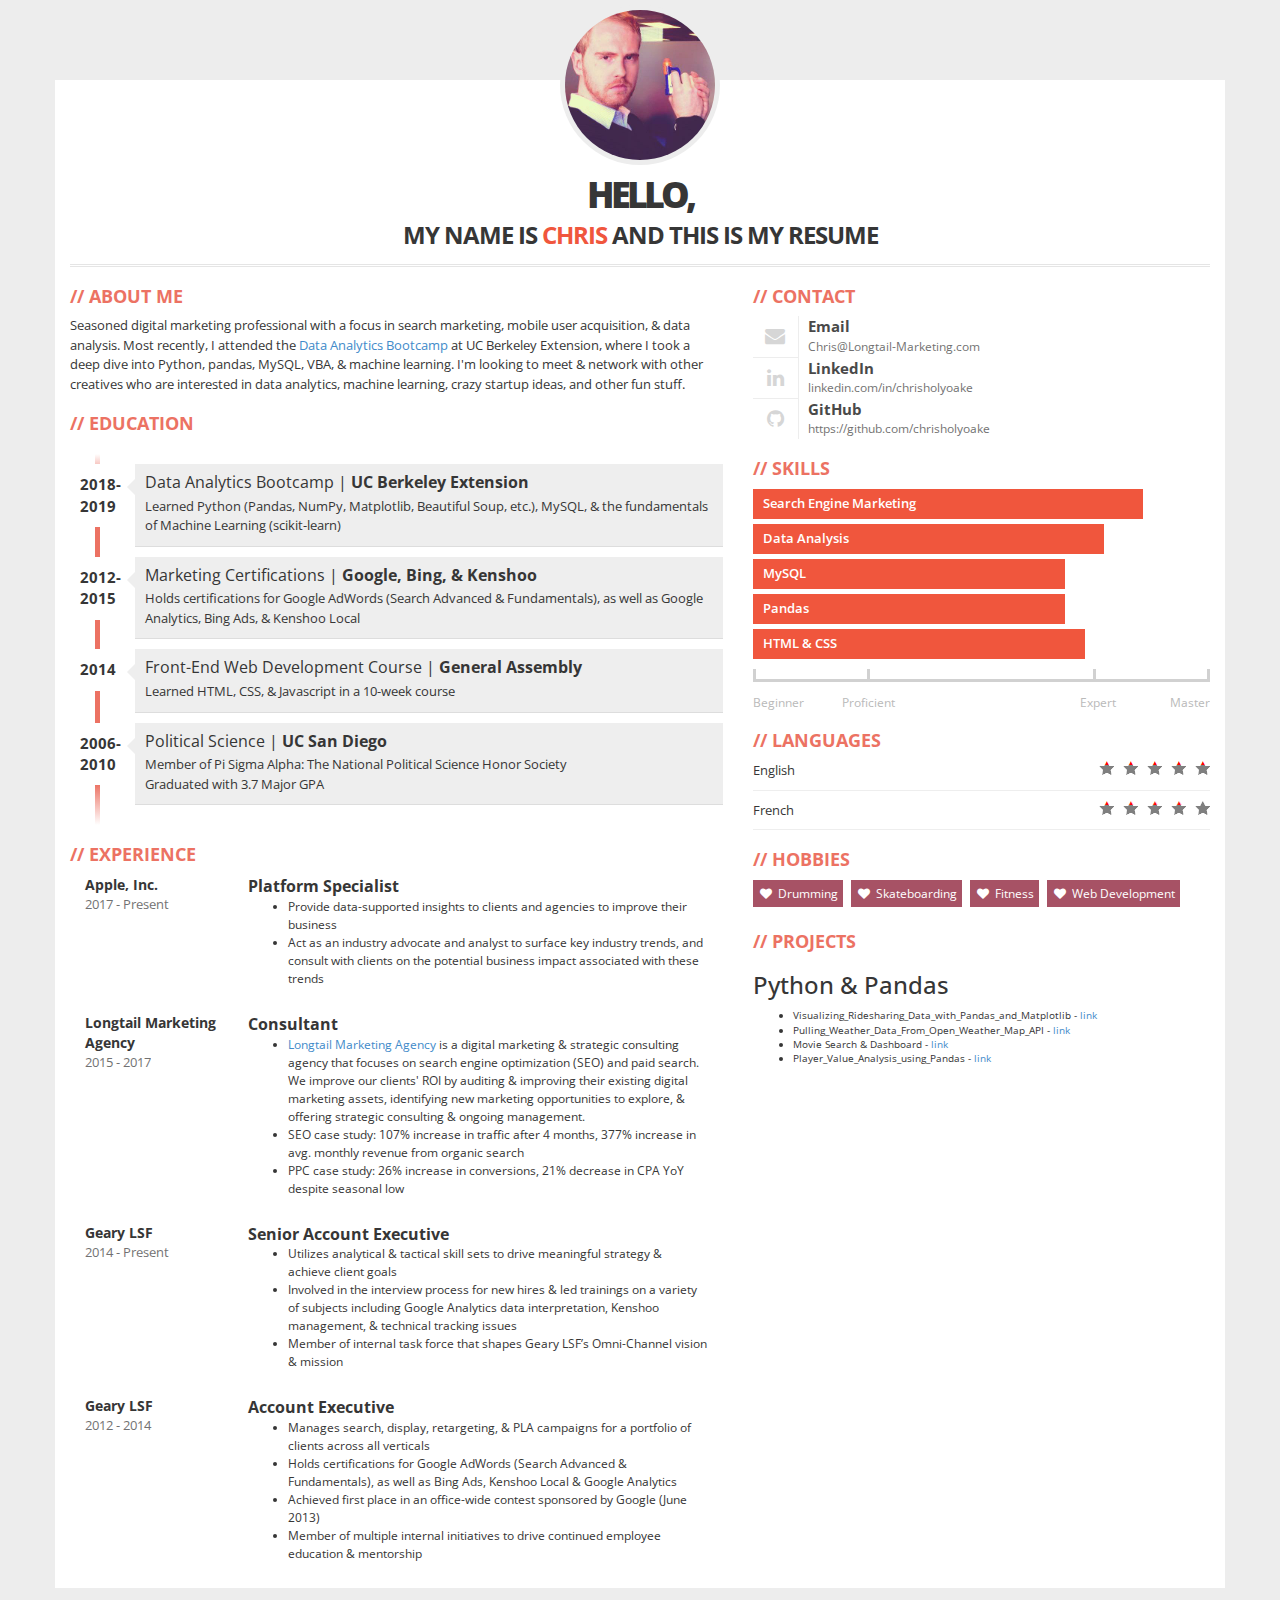
==== index.html @ e4123742 "Update index.html" ====
<!DOCTYPE html>
<html lang="en">
  <head>
    <meta charset="utf-8">
    <meta http-equiv="X-UA-Compatible" content="IE=edge,chrome=1"/>
    <meta name="viewport" content="width=device-width, initial-scale=1">
    <title>Chris Holyoake | About Me</title>
    <meta name="description" content="Chris Holyoake's personal website - check out my resume, interests, and what makes me tick.">
    <link href="about/css/bootstrap.min.css" rel="stylesheet">
    <link href="about/css/font-awesome.css" rel="stylesheet">
    <!-- <link rel="stylesheet" href="css/style.css"> -->
    <link href="about/css/main.css" rel="stylesheet">
    <!--[if lt IE 9]>
      <script src="js/html5shiv.js"></script>
      <script src="js/respond.min.js"></script>
    <![endif]-->
    <!-- UNIVERSAL GA TAG -->
      <script>
        (function(i,s,o,g,r,a,m){i['GoogleAnalyticsObject']=r;i[r]=i[r]||function(){
        (i[r].q=i[r].q||[]).push(arguments)},i[r].l=1*new Date();a=s.createElement(o),
        m=s.getElementsByTagName(o)[0];a.async=1;a.src=g;m.parentNode.insertBefore(a,m)
        })(window,document,'script','analytics.js','ga');
        ga('create', 'UA-54973620-1', 'auto');
        ga('require', 'displayfeatures');
        ga('send', 'pageview');
      </script>
    <!-- UNIVERSAL GA TAG -->
  </head>
  <body>
    <!-- NAVBAR -->
      <!-- new navbar -->
            <!-- <header class="header-10">
                <div class="container">
                    <div class="navbar col-sm-12" role="navigation">
                        <div class="navbar-header">
                            <button type="button" class="navbar-toggle"></button>
                            <a class="brand" href="#"></a>
                         </div>
                        <div class="collapse navbar-collapse pull-right" id="portfolio-custom">
                            <ul class="nav pull-left">
                                <li class="active"><a href="/">Home</a></li>
                                <li><a href="about.html">About</a></li>
                                <li><a href="portfolio.html">Portfolio</a></li>
                            </ul>
                            <form class="navbar-form pull-left">
                                <a class="btn btn-success" href="contact.html">Hire Me</a>
                            </form>
                        </div>
                    </div>
                </div>
              </header> -->
    <!-- NAVBAR -->
    <div class="container">
      <div class="row">
        <div class="col-xs-12">
          <div id="photo-header" class="text-center">
            <!-- PHOTO (AVATAR) -->
            <div id="photo">
              <img src="about/img/Chris-Holyoake.jpg" alt="avatar">
            </div>
            <div id="text-header">
              <h1>Hello,<br> my name is <span>Chris</span> and this is my resume</h1>
            </div>
          </div>
        </div>
      </div>
      <div class="row">
        <div class="col-xs-12 col-sm-7">
          <!-- ABOUT ME -->
          <div class="box">
            <h2>About Me</h2>
            <p>
              Seasoned digital marketing professional with a focus in search marketing, mobile user acquisition, & data analysis. Most recently, I attended the <a href="https://bootcamp.berkeley.edu/data/" target="_blank" rel="nofollow">Data Analytics Bootcamp</a> at UC Berkeley Extension, where I took a deep dive into Python, pandas, MySQL, VBA, & machine learning. I'm looking to meet & network with other creatives who are interested in data analytics, machine learning, crazy startup ideas, and other fun stuff.
            </p>
          </div>
          <!-- EDUCATION -->
          <div class="box">
            <h2>Education</h2>
            <ul id="education" class="clearfix">
              <li>
                <div class="year pull-left">2018-2019</div>
                <div class="description pull-right">
                  <h3><span class="where-education">Data Analytics Bootcamp | </span>UC Berkeley Extension</h3>
                  <p>Learned Python (Pandas, NumPy, Matplotlib, Beautiful Soup, etc.), MySQL, & the fundamentals of Machine Learning (scikit-learn)</p>
                </div>
              </li>
              <li>
                <div class="year pull-left">2012-2015</div>
                <div class="description pull-right">
                  <h3><span class="where-education">Marketing Certifications | </span>Google, Bing, & Kenshoo</h3>
                  <p>Holds certifications for Google AdWords (Search Advanced & Fundamentals), as well as Google Analytics, Bing Ads, & Kenshoo Local</p>
                </div>
              </li>
              <li>
                <div class="year pull-left">2014</div>
                <div class="description pull-right">
                  <h3><span class="where-education">Front-End Web Development Course | </span>General Assembly</h3>
                  <p>Learned HTML, CSS, & Javascript in a 10-week course</p>
                </div>
              </li>
              <li>
                <div class="year pull-left">2006-2010</div>
                <div class="description pull-right">
                  <h3><span class="where-education">Political Science | </span>UC San Diego</h3>
                  <p>Member of Pi Sigma Alpha: The National Political Science Honor Society<br>Graduated with 3.7 Major GPA</p>
                </div>
              </li>
            </ul>
          </div>
          <!-- EXPERIENCES -->
          <div class="box">
            <h2>Experience</h2>
            <div class="job clearfix">
              <div class="col-xs-3">
                <div class="where">Apple, Inc.</div>
                <div class="year">2017 - Present</div>
              </div>
              <div class="col-xs-9">
                <div class="profession">Platform Specialist</div>
                <div class="description">
                  <ul>
                    <li>
                      Provide data-supported insights to clients and agencies to improve their business
                    </li>
                    <li>
                      Act as an industry advocate and analyst to surface key industry trends, and consult with clients on the potential business impact associated with these trends
                    </li>
                  </ul>
                </div>
              </div>
            </div>
            <!-- END APPLE -->
            <div class="job clearfix">
              <div class="col-xs-3">
                <div class="where">Longtail Marketing Agency</div>
                <div class="year">2015 - 2017</div>
              </div>
              <div class="col-xs-9">
                <div class="profession">Consultant</div>
                <div class="description">
                  <ul>
                    <li>
                      <a href="http://longtail-marketing.com/" target="_blank">Longtail Marketing Agency</a> is a digital marketing & strategic consulting agency that focuses on search engine optimization (SEO) and paid search. We improve our clients' ROI by auditing & improving their existing digital marketing assets, identifying new marketing opportunities to explore, & offering strategic consulting & ongoing management. 
                    </li>
                    <li>
                      SEO case study: 107% increase in traffic after 4 months, 377% increase in avg. monthly revenue from organic search
                    </li>
                    <li>
                      PPC case study: 26% increase in conversions, 21% decrease in CPA YoY despite seasonal low
                    </li>
                  </ul>
                </div>
              </div>
            </div>
            <!-- END LTM -->
            <div class="job clearfix">
              <div class="col-xs-3">
                <div class="where">Geary LSF</div>
                <div class="year">2014 - Present</div>
              </div>
              <div class="col-xs-9">
                <div class="profession">Senior Account Executive</div>
                <div class="description">
                  <ul>
                    <li>
                      Utilizes analytical & tactical skill sets to drive meaningful strategy & achieve client goals
                    </li>
                    <li>
                      Involved in the interview process for new hires & led trainings on a variety of subjects including Google Analytics data interpretation, Kenshoo management, & technical tracking issues
                    </li>
                    <li>
                      Member of internal task force that shapes Geary LSF’s Omni-Channel vision & mission
                    </li>
                  </ul>
                </div>
              </div>
            </div>
            <div class="job clearfix">
              <div class="col-xs-3">
                <div class="where">Geary LSF</div>
                <div class="year">2012 - 2014</div>
              </div>
              <div class="col-xs-9">
                <div class="profession">Account Executive</div>
                <div class="description">
                  <ul>
                    <li>
                      Manages search, display, retargeting, & PLA campaigns for a portfolio of clients across all verticals
                    </li>
                    <li>
                      Holds certifications for Google AdWords (Search Advanced & Fundamentals), as well as Bing Ads, Kenshoo Local & Google Analytics
                    </li>
                    <li>
                      Achieved first place in an office-wide contest sponsored by Google (June 2013)
                    </li>
                    <li>
                    Member of multiple internal initiatives to drive continued employee education & mentorship
                    </li>
                  </ul>
                </div>
              </div>
            </div>
          </div>
        </div>
        <div class="col-xs-12 col-sm-5">
          <!-- CONTACT -->
          <div class="box clearfix">
            <h2>Contact</h2>
           <!--  <div class="contact-item">
              <div class="icon pull-left text-center"><span class="fa fa-phone fa-fw"></span></div>
              <div class="title only pull-right">500 345 242</div>
            </div> -->
            <div class="contact-item">
              <div class="icon pull-left text-center"><span class="fa fa-envelope fa-fw"></span></div>
              <div class="title pull-right">Email</div>
              <div class="description pull-right">Chris@Longtail-Marketing.com</div>
            </div>
            <div class="contact-item">
              <div class="icon pull-left text-center"><span class="fa fa-linkedin fa-fw"></span></div>
              <div class="title pull-right">LinkedIn</div>
              <div class="description pull-right">linkedin.com/in/chrisholyoake</div>
            </div>
            <div class="contact-item">
              <div class="icon pull-left text-center"><span class="fa fa-github fa-fw"></span></div>
              <div class="title pull-right">GitHub</div>
              <div class="description pull-right">https://github.com/chrisholyoake</div>
            </div>
          </div>
          <!-- SKILLS -->
          <div class="box">
            <h2>Skills</h2>
            <div class="skills">
              <div class="item-skills" data-percent="1.0">Search Engine Marketing</div>
              <div class="item-skills" data-percent="0.90">Data Analysis</div>
              <div class="item-skills" data-percent="0.80">MySQL</div>
              <div class="item-skills" data-percent="0.80">Pandas</div>
              <div class="item-skills" data-percent="0.85">HTML & CSS</div>
              <div class="skills-legend clearfix">
                <div class="legend-left legend">Beginner</div>
                <div class="legend-left legend"><span>Proficient</span></div>
                <div class="legend-right legend"><span>Expert</span></div>
                <div class="legend-right legend">Master</div>
              </div>
            </div>
          </div>
          <!-- LANGUAGES -->
          <div class="box">
            <h2>Languages</h2>
            <div id="language-skills">
              <div class="skill">English <div class="icons pull-right"><div style="width: 100%;" class="icons-red"></div></div></div>
              <div class="skill">French <div class="icons pull-right"><div style="width: 80%;" class="icons-red"></div></div></div>
            </div>
          </div>
          <!-- HOBBIES -->
          <div class="box">
            <h2>Hobbies</h2>
            <div class="hobby">Drumming</div>
            <div class="hobby">Skateboarding</div>
            <div class="hobby">Fitness</div>
            <div class="hobby">Web Development</div>
          </div>
          <div class="box"><!--Projects-->
            <h2>Projects</h2>
            <h3> Python & Pandas</h3>
            <div>
            <ul>
              <li class="project-custom">Visualizing_Ridesharing_Data_with_Pandas_and_Matplotlib - <a href="https://github.com/chrisholyoake/Visualizing_Ridesharing_Data_with_Pandas_and_Matplotlib">link</a></li>
              <li class="project-custom">Pulling_Weather_Data_From_Open_Weather_Map_API - <a href="https://github.com/chrisholyoake/Python_Pulling_Weather_Data_From_Open_Weather_Map_API">link</a></li>
              <li class="project-custom">Movie Search & Dashboard - <a href="https://github.com/chrisholyoake/Movie_Project">link</a></li>
              <li class="project-custom">Player_Value_Analysis_using_Pandas - <a href="https://github.com/chrisholyoake/Player_Value_Analysis_using_Pandas">link</a></li>
            </ul>
            </div> <!--   description end           -->
          </div>
        </div>
      </div>
    </div>
    <!-- JQUERY -->
    <script src="about/js/jquery.min.js"></script>
    <!-- BOOTSTRAP -->
    <script src="about/js/bootstrap.min.js"></script>
    <!-- SCRIPTS -->
    <script src="about/js/scripts.js"></script>
  </body>
</html>
---- about/css/main.css ----
/*******************************************
3ColorResume
Author: office@kamsolutions.pl
*******************************************/
/*******************************************
FONTS
*******************************************/
@import url(http://fonts.googleapis.com/css?family=Open+Sans:400,600,700,800);
/*******************************************
SETTINGS
*******************************************/
@charset "utf-8";
@-webkit-viewport   { width: device-width; }
@-moz-viewport      { width: device-width; }
@-ms-viewport       { width: device-width; }
@-o-viewport        { width: device-width; }
@viewport           { width: device-width; }
/*******************************************
BODY
*******************************************/
body{
  font-family: 'Open Sans', Arial, Tahoma;
  font-weight: 400;
  font-size: 1em;
  color: #363636;
  background: #ededed;
}
/*******************************************
CONTAINER
*******************************************/
.container{
  margin-top: 80px;
  margin-bottom: 15px;
  background: #fff;
}
/*******************************************
PHOTO (AVATAR)
*******************************************/
#photo-header{
  margin-top: -75px;
}
#photo{
  width: 160px;
  height: 160px;
  border-radius: 50%;
  overflow: hidden;
  padding: 5px;
  background: #ededed;
  display: inline-block;
}
#photo img{
  width: 150px;
  height: 150px;
  border-radius: 50%;
}
#text-header h1{
  margin: 0;
  padding: 0;
  font-size: 2.4em;
  font-weight: 700;
  text-transform: uppercase;
  letter-spacing: -1px;
}
#text-header h1::first-line{
  font-size: 1.5em;
  letter-spacing: -4px;
  font-weight: 800;
  line-height: 1.5em;
}
#text-header h1 span{
  color: #F0563D;
}
#text-header h1 sup{
  opacity: 0.5;
}
#text-header:after{
  width: 100%;
  height: 3px;
  background: url(img/line.png);
  margin-top: 15px;
  content: '';
  display: block;
}
/*******************************************
DEFAULT BOX
*******************************************/
.box{
  margin-bottom: 15px;
}
.box h2{
  color: #EC7263;
  font-size: 1.8em;
  font-weight: 700;
  text-transform: uppercase;
}
.box h2:before{
  content: '//';
  margin-right: 5px;
}
.box p{
  font-size: 1.3em;
  line-height: 1.5em;
}
/*******************************************
EDUCATION
*******************************************/
#education{
  margin-top: 20px;
  position: relative;
  padding: 1em 0;
  list-style: none;
}
#education:before {
  width: 5px;
  height: 100%;
  position: absolute;
  left: 25px;
  top: 0;
  content: ' ';
  display: block;
  background: #ec7263;
  background: -moz-linear-gradient(top,  #ffffff 0%, #ec7263 7%, #ec7263 89%, #ffffff 100%);
  background: -webkit-gradient(linear, left top, left bottom, color-stop(0%,#ffffff), color-stop(7%,#ec7263), color-stop(89%,#ec7263), color-stop(100%,#ffffff));
  background: -webkit-linear-gradient(top,  #ffffff 0%,#ec7263 7%,#ec7263 89%,#ffffff 100%);
  background: -o-linear-gradient(top,  #ffffff 0%,#ec7263 7%,#ec7263 89%,#ffffff 100%);
  background: -ms-linear-gradient(top,  #ffffff 0%,#ec7263 7%,#ec7263 89%,#ffffff 100%);
  background: linear-gradient(to bottom,  #ffffff 0%,#ec7263 7%,#ec7263 89%,#ffffff 100%);
  filter: progid:DXImageTransform.Microsoft.gradient( startColorstr='#ffffff', endColorstr='#ffffff',GradientType=0 );
}
#education li{
  width: 100%;
  z-index: 2;
  position: relative;
  float: left;
}
#education .year{
  width: 10%;
  background: #fff;
  padding: 10px;
  font-size: 1.5em;
  font-weight: 700;
  display: inline-block;
}
#education .description{
  width: 80%;
  display: inline-block;
  background: #eee;
  margin-bottom: 10px;
  position: relative;
  padding: 10px 10px 0 10px;
  border-bottom: 1px solid #ddd;
}
#education .description:after {
  content: '';
  position: absolute;
  top: 15px;
  right: 0;
  left: -16px;
  height: 0;
  width: 0;
  border: solid transparent;
  border-right-color: #eee;
  border-width: 8px;
  pointer-events: none;
}
#education .description h3{
  font-size: 1.6em;
  margin: 0;
  padding: 0;
  font-weight: 700;
}
#education .description p{
  font-size: 1.3em;
  margin-top: 5px;
  padding: 0;
}
/*******************************************
EXPERIENCES
*******************************************/
.job{
  margin-bottom: 15px;
}
.job .where{
  font-size: 1.4em;
  font-weight: bold;
}
.job .year{
  font-size: 1.3em;
  opacity: 0.7;
}
.job .profession{
  font-size: 1.6em;
  font-weight: bold;
}
.job .description{
  font-size: 1.2em;
  line-height: 1.5em;
}
/*******************************************
CONTACT
*******************************************/
.contact-item{
  width: 100%;
  float: left;
}
.contact-item .icon{
  padding: 10px;
  border-right: 1px solid #aaa;
  border-bottom: 1px solid #aaa;
  opacity: 0.2;
}
.contact-item:last-child .icon{
  border-bottom: none;
}
.contact-item .fa{
  font-size: 2em;
}
.contact-item .title{
  width: 80%;
  width: calc(100% - 55px);
  font-size: 1.5em;
  font-weight: 700;
  opacity: 0.9;
}
.contact-item .title.only{
  margin-top: 10px;
}
.contact-item .description{
  width: 80%;
  width: calc(100% - 55px);
  font-size: 1.2em;
  opacity: 0.7;
}
/*******************************************
SKILLS
*******************************************/
.item-skills{
  height: 30px;
  background: #F0563D;
  color: #fff;
  padding: 5px 10px;
  margin-bottom: 5px;
  white-space: nowrap;
  overflow: hidden;
  text-overflow: ellipsis;
  font-size: 1.3em;
  font-weight: 600;
}
.skills-legend{
  margin-top: 20px;
  opacity: 0.8;
}
.skills-legend:before{
  width: 100%;
  height: 3px;
  position: relative;
  content: ' ';
  display: block;
  margin-bottom: -13px;
  background: #c6c6c6;
}
.skills-legend div{
  width: 25%;
  display: inline-block;
  font-size: 1.2em;
  color: #a9a9a9;
  float: left;
}
.legend:before{
  width: 3px;
  height: 10px;
  position: relative;
  content: ' ';
  display: block;
  margin: auto;
  margin-bottom: 15px;
  background: #c6c6c6;
}
.legend-left.legend:before{
  margin-left: 0;
}
.legend-right.legend:before{
  margin-right: 0;
}
.legend-left:nth-child(2) span{
  margin-left: -25px;
}
.legend-right:nth-child(3) span{
  margin-right: -20px;
}
.legend-right{
  text-align: right;
}
/*******************************************
LANGUAGES
*******************************************/
#language-skills .skill{
  font-size: 1.3em;
  margin: 10px 0;
  padding-bottom: 10px;
  border-bottom: 1px solid #eee;
}
#language-skills .skill .icons{
  width: 111px;
  height: 14px;
  background: url(img/star-grey.png) no-repeat;
}
#language-skills .skill .icons-red{
  background: url(img/star-red.png) no-repeat;
}
/*******************************************
HOBBIES
*******************************************/
.hobby{
  color: #fff;
  display: inline-block;
  margin-right: 5px;
  margin-bottom: 5px;
  padding: 5px 5px 5px 25px;
  background: #A75265;
  position: relative;
  font-size: 1.2em;
}
.hobby:before{
  content: "\f004";
  font-family: FontAwesome;
  font-style: normal;
  font-weight: normal;
  position: absolute;
  top: 6px;
  left: 7px;
}
/*******************************************
MEDIA
*******************************************/
@media (min-width: 500px) {
  #education .description{
    width: 85%;
  }
}
@media (min-width: 768px) {
  #education .description{
    width: 85%;
  }
}
@media (min-width: 992px) {
  #education .description{
    width: 87%;
  }
}
@media (min-width: 1200px) {
  #education .description{
    width: 90%;
  }
}

/*=================================================
Navbar styles
===================================================*/

nav-visible .page-wrapper,
.loaded.nav-visible .navbar.navbar-fixed-top,
.loaded.nav-visible .header-antiflicker,
.loaded.nav-visible body > header .header-background {
  -webkit-transform: translate3d(-230px, 0, 0);
  -moz-transform: translate3d(-230px, 0, 0);
  -o-transform: translate3d(-230px, 0, 0);
  transform: translate3d(-230px, 0, 0);
}
.loaded.no-csstransitions .page-wrapper,
.loaded.no-csstransitions .header-antiflicker {
  left: 0;
}
.loaded.no-csstransitions.nav-visible .page-wrapper,
.loaded.no-csstransitions.nav-visible .navbar.navbar-fixed-top,
.loaded.no-csstransitions.nav-visible .header-antiflicker {
  left: -230px !important;
  right: auto;
}
.carousel-indicators {
  width: 100%;
}
[class^="fui-"] {
  display: inline-block;
  vertical-align: middle;
}
body > section,
header,
footer {
  position: relative;
  -webkit-box-sizing: border-box;
  -moz-box-sizing: border-box;
  box-sizing: border-box;
}
@media (max-width: 767px) {
  body > section,
  header,
  footer {
    padding-right: 5px;
    padding-left: 5px;
  }
}

.navbar {
  left: 0;
  right: 0;
}
.navbar .brand {
  padding: 23px 28px 24px 0;
  float: left;
}
.navbar .subnav {
  display: none;
}
.navbar a {
  -webkit-transition: color 0.25s, background 0.25s;
  -moz-transition: color 0.25s, background 0.25s;
  -o-transition: color 0.25s, background 0.25s;
  transition: color 0.25s, background 0.25s;
}
.navbar .navbar-collapse {
  padding-left: 0;
  padding-right: 0;
}
.navbar .nav > li {
  float: left;
}
.navbar .nav > li > a:hover,
.navbar .nav > li > a:focus {
  background: none;
}
.navbar .navbar-toggle {
  margin: 26px 0 10px;
  color: white;
  background: none;
  padding: 0;
  width: 30px;
  height: 30px;
  background: url("img/menu-icon_2x.png") 50% no-repeat;
  -webkit-background-size: 17px 12px;
  -moz-background-size: 17px 12px;
  -o-background-size: 17px 12px;
  background-size: 17px 12px;
  -webkit-border-radius: 0;
  -moz-border-radius: 0;
  border-radius: 0;
}
.navbar .navbar-toggle:before {
  display: none;
}
.navbar .navbar-form .btn {
  height: auto;
  line-height: 22px;
  padding-top: 10px;
  padding-bottom: 10px;
}
.navbar .nav > li > a > [class*="fui-"] {
  font-size: 24px;
  margin: -10px 0 0;
  position: relative;
  top: 4px;
}
.navbar.navbar-fixed-top {
  -webkit-transform: translate3d(0, 0, 0);
  -moz-transform: translate3d(0, 0, 0);
  -o-transform: translate3d(0, 0, 0);
  transform: translate3d(0, 0, 0);
  max-width: 1170px;
  margin: 0 auto;
}
.loaded .navbar.navbar-fixed-top {
  -webkit-transition: all 0.33s cubic-bezier(0.694, 0.0482, 0.335, 1);
  -moz-transition: all 0.33s cubic-bezier(0.694, 0.0482, 0.335, 1);
  -o-transition: all 0.33s cubic-bezier(0.694, 0.0482, 0.335, 1);
  transition: all 0.33s cubic-bezier(0.694, 0.0482, 0.335, 1);
}
@media (min-width: 768px) and (max-width: 991px) {
  .navbar-collapse.collapse {
    display: none !important;
  }
  .navbar-toggle {
    display: block;
  }
  .navbar-header {
    float: none;
  }
}
.header-19 .navbar-collapse.collapse,
.header-16 .navbar-collapse.collapse {
  display: none !important;
}
@media (max-width: 991px) {
  body .navbar-collapse {
    width: 230px;
    position: fixed;
    top: 0;
    right: 0;
    bottom: 0;
    height: 100% !important;
    z-index: 1;
  }
}
@media (min-width: 992px) {
  body > .collapse.navbar-collapse {
    display: none !important;
  }
}
body .navbar-collapse#header-19,
body .navbar-collapse#header-16 {
  width: 230px;
  position: fixed;
  top: 0;
  right: 0;
  bottom: 0;
  height: 100% !important;
  z-index: 1;
}
body > .navbar-collapse {
  padding: 25px 0;
  overflow: auto;
  background: #222527;
  min-height: 100%;
}
body > .navbar-collapse::-webkit-scrollbar {
  display: none;
}
body > .navbar-collapse .pull-right,
body > .navbar-collapse .pull-left {
  float: none !important;
}
body > .navbar-collapse .nav {
  margin: 0 0 10px;
}
body > .navbar-collapse .nav > li {
  margin: 0;
}
body > .navbar-collapse .nav > li > a {
  display: block;
  padding: 12px 35px;
  border-bottom: 2px solid #24292d;
  font-size: 13px;
  font-weight: normal;
  letter-spacing: 1px;
  color: #5b5e61;
  text-transform: uppercase;
}
body > .navbar-collapse .nav > li > a:hover,
body > .navbar-collapse .nav > li > a:focus,
body > .navbar-collapse .nav > li > a.active {
  color: #ffffff;
}
body > .navbar-collapse .nav > li > a:hover,
body > .navbar-collapse .nav > li > a:focus {
  background: none;
}
body > .navbar-collapse .nav > li.active > a {
  color: #ffffff;
}
body > .navbar-collapse .nav > li.active > a:hover,
body > .navbar-collapse .nav > li.active > a:focus,
body > .navbar-collapse .nav > li.active > a.active {
  color: #ffffff;
}
body > .navbar-collapse .subnav {
  display: block;
  list-style: none;
  margin: 0;
  padding: 0;
}
body > .navbar-collapse .subnav li > a {
  display: block;
  margin: 0;
  padding: 7px 35px;
  font-size: 13px;
  font-weight: normal;
  color: #5b5e61;
  text-transform: capitalize;
}
body > .navbar-collapse .subnav li > a:hover,
body > .navbar-collapse .subnav li > a:focus,
body > .navbar-collapse .subnav li > a.active {
  color: #ffffff;
}
body > .navbar-collapse .navbar-form,
body > .navbar-collapse .navbar-search {
  padding: 10px 35px;
  margin: 0;
  border-bottom: 0 none;
  border-top: 0 none;
  box-shadow: none;
}
body > .navbar-collapse .navbar-form:focus,
body > .navbar-collapse .navbar-search:focus {
  outline: 0 none;
}
body > .navbar-collapse .navbar-form .btn,
body > .navbar-collapse .navbar-search .btn,
body > .navbar-collapse .navbar-form .btn-primary,
body > .navbar-collapse .navbar-search .btn-primary {
  height: 30px;
  line-height: 20px;
  font-size: 15px;
  color: #5b5e61;
  background: none;
  padding: 0;
}
body > .navbar-collapse .navbar-form .btn:hover,
body > .navbar-collapse .navbar-search .btn:hover,
body > .navbar-collapse .navbar-form .btn-primary:hover,
body > .navbar-collapse .navbar-search .btn-primary:hover {
  color: #fff;
}

.header-10 {
  z-index: 100;
  width: 100%;
  padding-top: 0;
  padding-bottom: 0;
  height: 80px;
  color: white;
  background-color:black;
  margin-top:-80px;
}
.header-10 .header-background {
  background: #1b1f23;
}
.header-10 .navbar {
  position: absolute;
  z-index: 2;
  top: 0;
  margin: 0;
}
.header-10 .navbar.navbar-fixed-top {
  top: 0 !important;
}
.header-10 .navbar .brand {
  padding-top: 25px;
  font-size: 25px;
  font-weight: normal;
  color: #ffffff;
  font-family: "Helvetica Neue", Helvetica, Arial, sans-serif;
  font-weight: 800;
}
.header-10 .navbar .brand img:first-child {
  float: left;
  margin: -10px 15px 0 0;
}
.header-10 .navbar .nav > li {
  margin-left: 40px;
}
.header-10 .navbar .nav > li:first-child {
  margin-left: 0;
}
.header-10 .navbar .nav > li > a {
  padding: 29px 0 27px;
  font-size: 17px;
  font-weight: normal;
  color: #7f8c8d;
  font-weight: 500;
  letter-spacing: 1px;
  color: #ffffff;
}
.header-10 .navbar .nav > li > a:hover,
.header-10 .navbar .nav > li > a:focus,
.header-10 .navbar .nav > li > a.active {
  color: #bdc3c7;
}
.header-10 .navbar .nav > li.active > a {
  color: #bdc3c7;
}
.header-10 .navbar .nav > li.active > a:hover,
.header-10 .navbar .nav > li.active > a:focus,
.header-10 .navbar .nav > li.active > a.active {
  color: #bdc3c7;
}
.header-10 .navbar .navbar-form {
  padding: 8px 0 19px 19px;
}
.header-10 .navbar .btn {
  padding-left: 26px;
  padding-right: 26px;
}
.header-10 .navbar .btn.btn-success {
  font-size: 15px;
  font-weight: normal;
  color: #ffffff;
  font-weight: 500;
}
.header-10 .navbar .navbar-toggle {
  margin-top: 30px;
}
.header-10-sub {
  position: relative;
  z-index: 50;
  height: 800px;
  background-color: #1b1f23;
  color: white;
  text-align: center;
}
.header-10-sub.v-center,
.header-10-sub .v-center {
  display: table;
  width: 100%;
}
.header-10-sub.v-center > div,
.header-10-sub .v-center > div {
  display: table-cell;
  vertical-align: middle;
  margin-top: 0;
  margin-bottom: 0;
  float: none;
}
@media (min-width: 768px) {
  .header-10-sub.v-center.row:before,
  .header-10-sub .v-center.row:before,
  .header-10-sub.v-center.row:after,
  .header-10-sub .v-center.row:after {
    display: none;
  }
}
@media (max-width: 767px) {
  .header-10-sub.v-center,
  .header-10-sub .v-center {
    -webkit-box-sizing: border-box;
    -moz-box-sizing: border-box;
    box-sizing: border-box;
    padding-left: 5px;
    padding-right: 5px;
  }
  .header-10-sub.v-center.row,
  .header-10-sub .v-center.row {
    display: block;
    width: auto;
  }
  .header-10-sub.v-center.row:before,
  .header-10-sub .v-center.row:before,
  .header-10-sub.v-center.row:after,
  .header-10-sub .v-center.row:after {
    display: none;
  }
  .header-10-sub.v-center.row > *,
  .header-10-sub .v-center.row > * {
    display: block;
    vertical-align: baseline;
  }
}
.header-10-sub .background {
  background-image: url('img/img-3.jpg');
  opacity: 20;
  filter: alpha(opacity=2000);
  opacity: 0.2;
  filter: alpha(opacity=20);
}
.header-10-sub .hero-unit {
  padding: 0;
  margin: 0;
  background-color: transparent;
}
.header-10-sub .hero-unit h1 {
  margin: 0 0 30px;
  font-size: 45px;
  font-weight: normal;
  color: #ffffff;
  font-family: "Helvetica Neue", Helvetica, Arial, sans-serif;
  font-weight: 300;
}
.header-10-sub .hero-unit p {
  font-size: 25px;
  font-weight: normal;
  color: #bdc3c7;
  font-family: "Helvetica Neue", Helvetica, Arial, sans-serif;
  font-weight: 300;
  line-height: 37.5px;
}
@media (max-width: 480px) {
  .header-10-sub .hero-unit h1 {
    font-size: 36px;
    font-weight: normal;
    color: #ffffff;
    font-family: "Helvetica Neue", Helvetica, Arial, sans-serif;
    font-weight: 300;
  }
  .header-10-sub .hero-unit p {
    font-size: 22px;
    font-weight: normal;
    color: #bdc3c7;
    line-height: 35px;
    font-weight: 300;
  }
}
.header-10-sub .hero-unit.hero-unit-bordered h1 {
  font-size: 46px;
  font-weight: normal;
  color: #ffffff;
  font-weight: 500;
  font-family: "Helvetica Neue", Helvetica, Arial, sans-serif;
  border: 8px solid white;
  display: inline-block;
  margin: 0;
  padding: 30px 40px;
}
@media (max-width: 480px) {
  .header-10-sub .hero-unit.hero-unit-bordered h1 {
    font-size: 22px;
    font-weight: normal;
    color: #ffffff;
    font-weight: 500;
  }
}
@media (max-width: 480px) {
  .header-10-sub.v-center > div {
    padding-top: 35px;
    padding-bottom: 70px;
  }
}
.header-10-sub .control-btn {
  width: 53px;
  height: 53px;
  line-height: 53px;
  margin: 0;
  padding: 0;
  border-radius: 50%;
  text-align: center;
  font-size: 19px;
  font-weight: normal;
  color: #7f8c8d;
  color: #ffffff;
  background: #121518;
  opacity: 80;
  filter: alpha(opacity=8000);
  opacity: 0.8;
  filter: alpha(opacity=80);
  position: absolute;
  left: 50%;
  bottom: 90px;
  margin-left: -26.5px;
}
.header-10-sub .control-btn:hover,
.header-10-sub .control-btn:focus,
.header-10-sub .control-btn.active {
  color: #ffffff;
}
.header-10-sub .control-btn:hover,
.header-10-sub .control-btn:focus,
.header-10-sub .control-btn:active,
.header-10-sub .control-btn.active {
  opacity: 100;
  filter: alpha(opacity=10000);
  opacity: 1;
  filter: alpha(opacity=100);
}
@media (max-width: 480px) {
  .header-10-sub .control-btn {
    bottom: 30px;
  }
}

/*=================================================================*/
/*Portfolio Navbar*/
#portfolio-custom{
  margin-right:230px;
}

/*=================================================================*/
/*EDUCATION STYLES*/

.where-education{
  font-weight:normal;
}
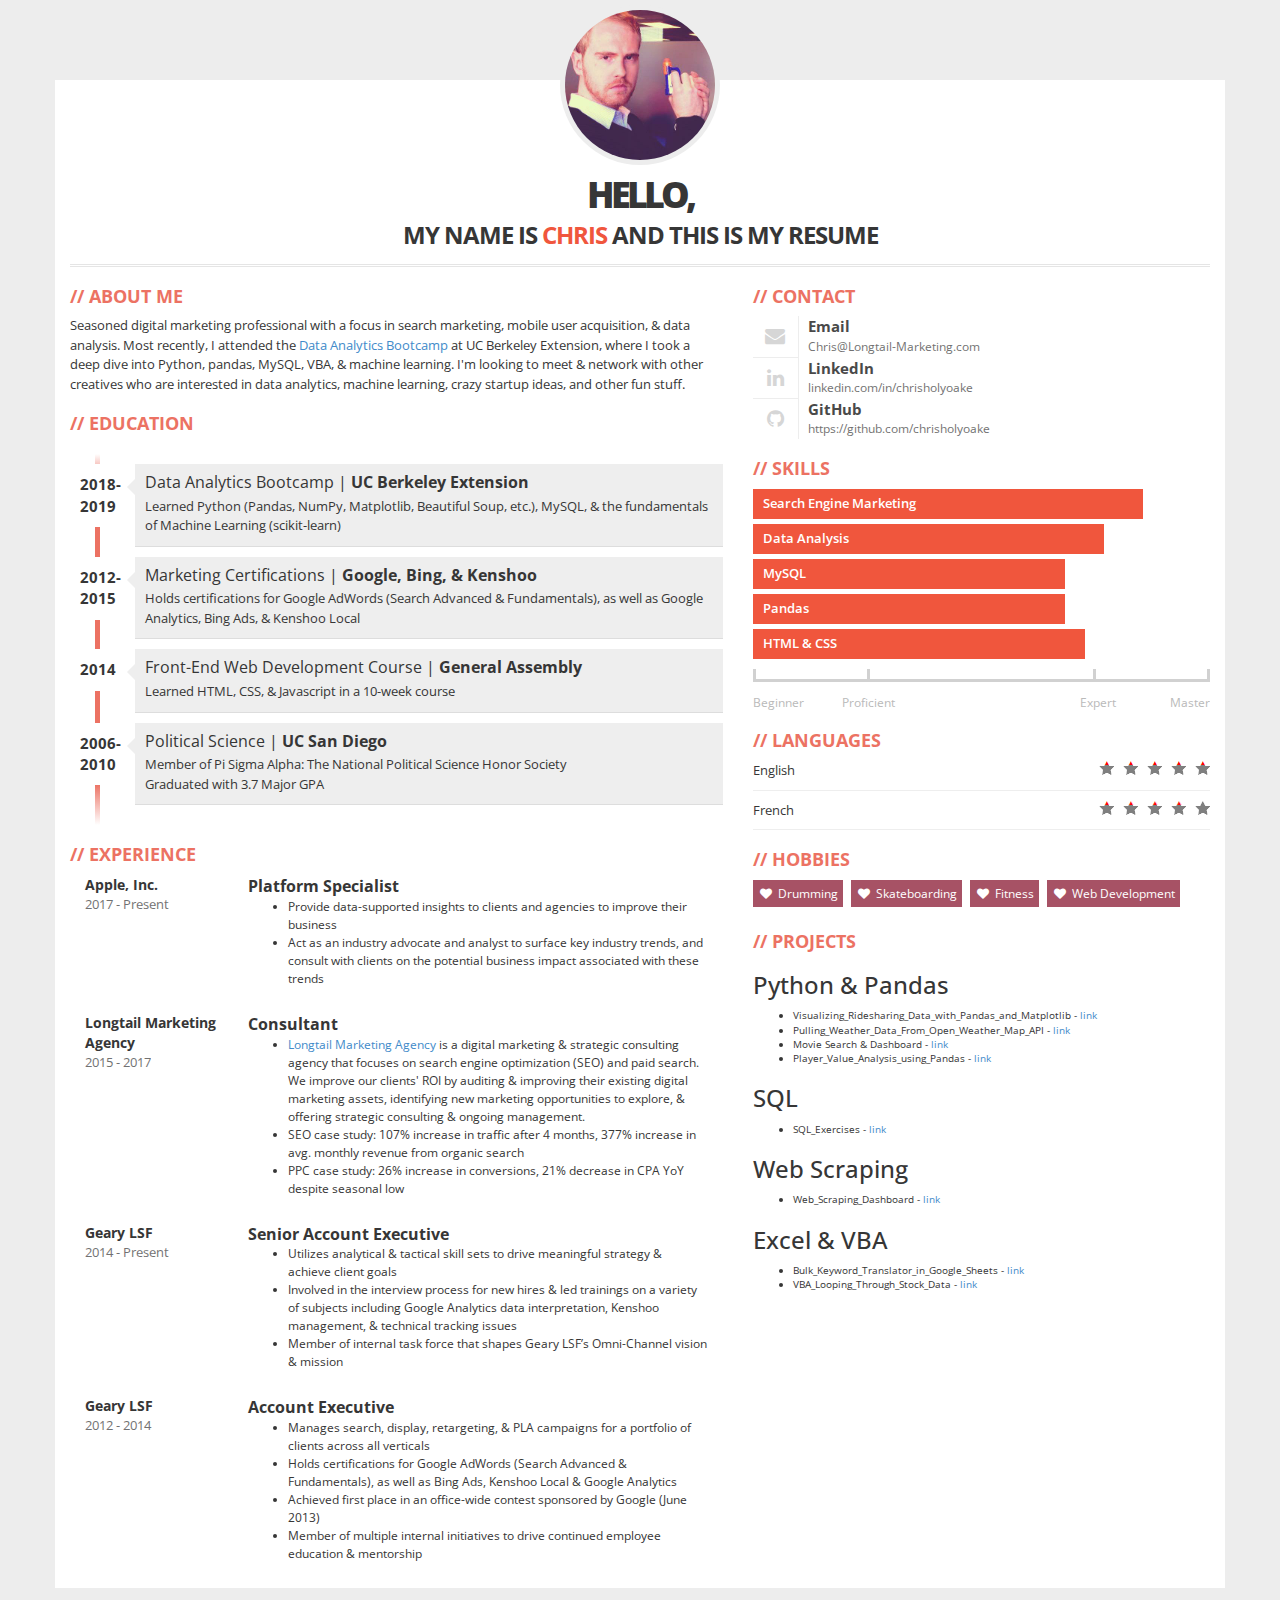
==== commit 23185e35: "Update index.html" ====
--- a/index.html
+++ b/index.html
@@ -262,14 +262,34 @@
           <div class="box"><!--Projects-->
             <h2>Projects</h2>
             <h3> Python & Pandas</h3>
-            <div>
-            <ul>
-              <li class="project-custom">Visualizing_Ridesharing_Data_with_Pandas_and_Matplotlib - <a href="https://github.com/chrisholyoake/Visualizing_Ridesharing_Data_with_Pandas_and_Matplotlib">link</a></li>
-              <li class="project-custom">Pulling_Weather_Data_From_Open_Weather_Map_API - <a href="https://github.com/chrisholyoake/Python_Pulling_Weather_Data_From_Open_Weather_Map_API">link</a></li>
-              <li class="project-custom">Movie Search & Dashboard - <a href="https://github.com/chrisholyoake/Movie_Project">link</a></li>
-              <li class="project-custom">Player_Value_Analysis_using_Pandas - <a href="https://github.com/chrisholyoake/Player_Value_Analysis_using_Pandas">link</a></li>
-            </ul>
-            </div> <!--   description end           -->
+            <div><!-- python & pandas start -->
+              <ul>
+                <li class="project-custom">Visualizing_Ridesharing_Data_with_Pandas_and_Matplotlib - <a href="https://github.com/chrisholyoake/Visualizing_Ridesharing_Data_with_Pandas_and_Matplotlib">link</a></li>
+                <li class="project-custom">Pulling_Weather_Data_From_Open_Weather_Map_API - <a href="https://github.com/chrisholyoake/Python_Pulling_Weather_Data_From_Open_Weather_Map_API">link</a></li>
+                <li class="project-custom">Movie Search & Dashboard - <a href="https://github.com/chrisholyoake/Movie_Project">link</a></li>
+                <li class="project-custom">Player_Value_Analysis_using_Pandas - <a href="https://github.com/chrisholyoake/Player_Value_Analysis_using_Pandas">link</a></li>
+              </ul>
+            </div> <!-- python & pandas end -->
+            <h3>SQL</h3>
+            <div><!-- SQL -->
+              <ul>
+                <li class="project-custom">SQL_Exercises - <a href="https://github.com/chrisholyoake/SQL_Stuff">link</a></li>
+              </ul>
+            </div> <!-- sql end -->
+            <h3>Web Scraping</h3>
+            <div><!-- web scraping -->
+              <ul>
+                <li class="project-custom">Web_Scraping_Dashboard - <a href="https://github.com/chrisholyoake/Web_Scraping_Dashboard">link</a></li>
+              </ul>
+            </div> <!-- web scraping end -->
+            <h3>Excel & VBA</h3>
+            <div><!-- excel & VBA -->
+              <ul>
+                <li class="project-custom">Bulk_Keyword_Translator_in_Google_Sheets - <a href="https://github.com/chrisholyoake/Bulk_Keyword_Translator_in_Google_Sheets">link</a></li>
+                <li class="project-custom">VBA_Looping_Through_Stock_Data - <a href="https://github.com/chrisholyoake/VBA_Looping_Through_Stock_Data">link</a></li>
+              </ul>
+            </div> <!-- Excel & VBA end -->
+            
           </div>
         </div>
       </div>
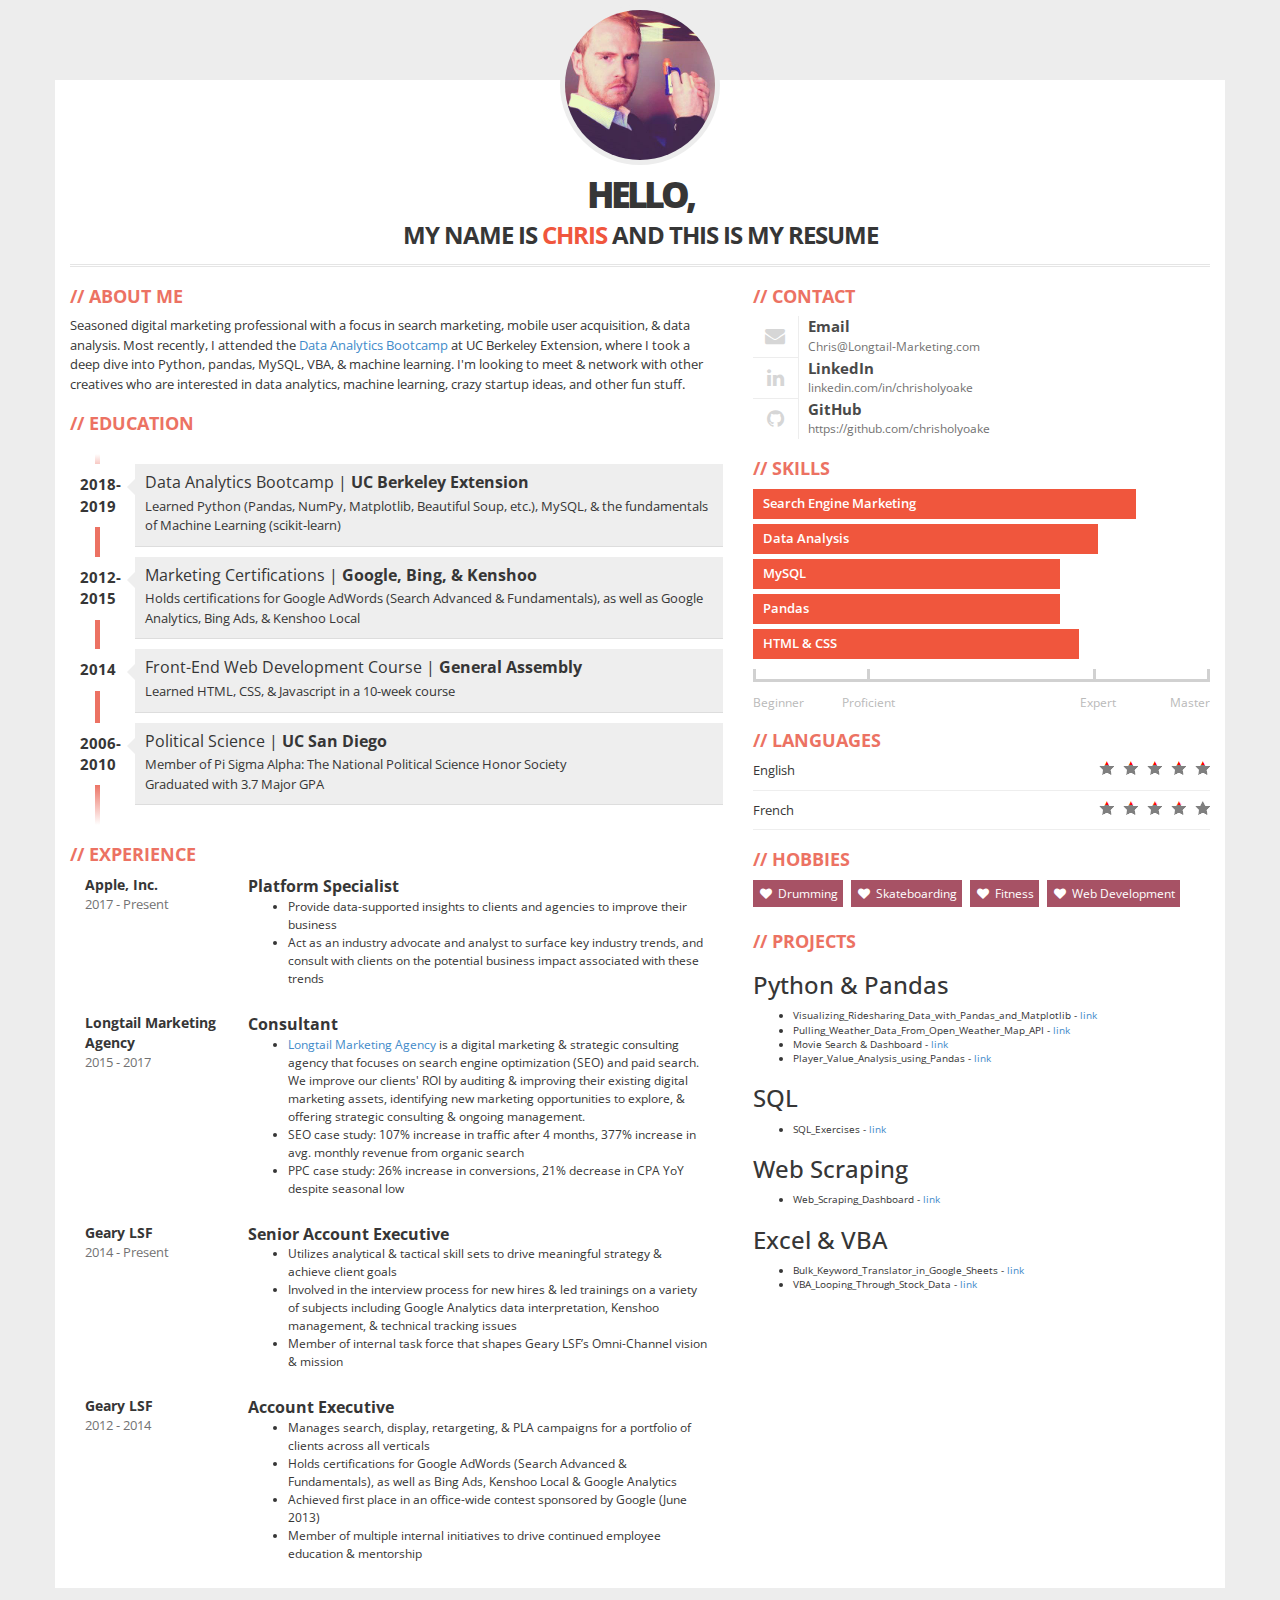
==== commit 1fc3ed0f: "Update index.html" ====
--- a/index.html
+++ b/index.html
@@ -264,29 +264,29 @@
             <h3> Python & Pandas</h3>
             <div><!-- python & pandas start -->
               <ul>
-                <li class="project-custom">Visualizing_Ridesharing_Data_with_Pandas_and_Matplotlib - <a href="https://github.com/chrisholyoake/Visualizing_Ridesharing_Data_with_Pandas_and_Matplotlib">link</a></li>
-                <li class="project-custom">Pulling_Weather_Data_From_Open_Weather_Map_API - <a href="https://github.com/chrisholyoake/Python_Pulling_Weather_Data_From_Open_Weather_Map_API">link</a></li>
-                <li class="project-custom">Movie Search & Dashboard - <a href="https://github.com/chrisholyoake/Movie_Project">link</a></li>
-                <li class="project-custom">Player_Value_Analysis_using_Pandas - <a href="https://github.com/chrisholyoake/Player_Value_Analysis_using_Pandas">link</a></li>
+                <li class="project-custom">Visualizing_Ridesharing_Data_with_Pandas_and_Matplotlib - <a href="https://github.com/chrisholyoake/Visualizing_Ridesharing_Data_with_Pandas_and_Matplotlib" target="_blank">link</a></li>
+                <li class="project-custom">Pulling_Weather_Data_From_Open_Weather_Map_API - <a href="https://github.com/chrisholyoake/Python_Pulling_Weather_Data_From_Open_Weather_Map_API" target="_blank">link</a></li>
+                <li class="project-custom">Movie Search & Dashboard - <a href="https://github.com/chrisholyoake/Movie_Project" target="_blank">link</a></li>
+                <li class="project-custom">Player_Value_Analysis_using_Pandas - <a href="https://github.com/chrisholyoake/Player_Value_Analysis_using_Pandas" target="_blank">link</a></li>
               </ul>
             </div> <!-- python & pandas end -->
             <h3>SQL</h3>
             <div><!-- SQL -->
               <ul>
-                <li class="project-custom">SQL_Exercises - <a href="https://github.com/chrisholyoake/SQL_Stuff">link</a></li>
+                <li class="project-custom">SQL_Exercises - <a href="https://github.com/chrisholyoake/SQL_Stuff" target="_blank">link</a></li>
               </ul>
             </div> <!-- sql end -->
             <h3>Web Scraping</h3>
             <div><!-- web scraping -->
               <ul>
-                <li class="project-custom">Web_Scraping_Dashboard - <a href="https://github.com/chrisholyoake/Web_Scraping_Dashboard">link</a></li>
+                <li class="project-custom">Web_Scraping_Dashboard - <a href="https://github.com/chrisholyoake/Web_Scraping_Dashboard" target="_blank">link</a></li>
               </ul>
             </div> <!-- web scraping end -->
             <h3>Excel & VBA</h3>
             <div><!-- excel & VBA -->
               <ul>
-                <li class="project-custom">Bulk_Keyword_Translator_in_Google_Sheets - <a href="https://github.com/chrisholyoake/Bulk_Keyword_Translator_in_Google_Sheets">link</a></li>
-                <li class="project-custom">VBA_Looping_Through_Stock_Data - <a href="https://github.com/chrisholyoake/VBA_Looping_Through_Stock_Data">link</a></li>
+                <li class="project-custom">Bulk_Keyword_Translator_in_Google_Sheets - <a href="https://github.com/chrisholyoake/Bulk_Keyword_Translator_in_Google_Sheets" target="_blank">link</a></li>
+                <li class="project-custom">VBA_Looping_Through_Stock_Data - <a href="https://github.com/chrisholyoake/VBA_Looping_Through_Stock_Data" target="_blank">link</a></li>
               </ul>
             </div> <!-- Excel & VBA end -->
             
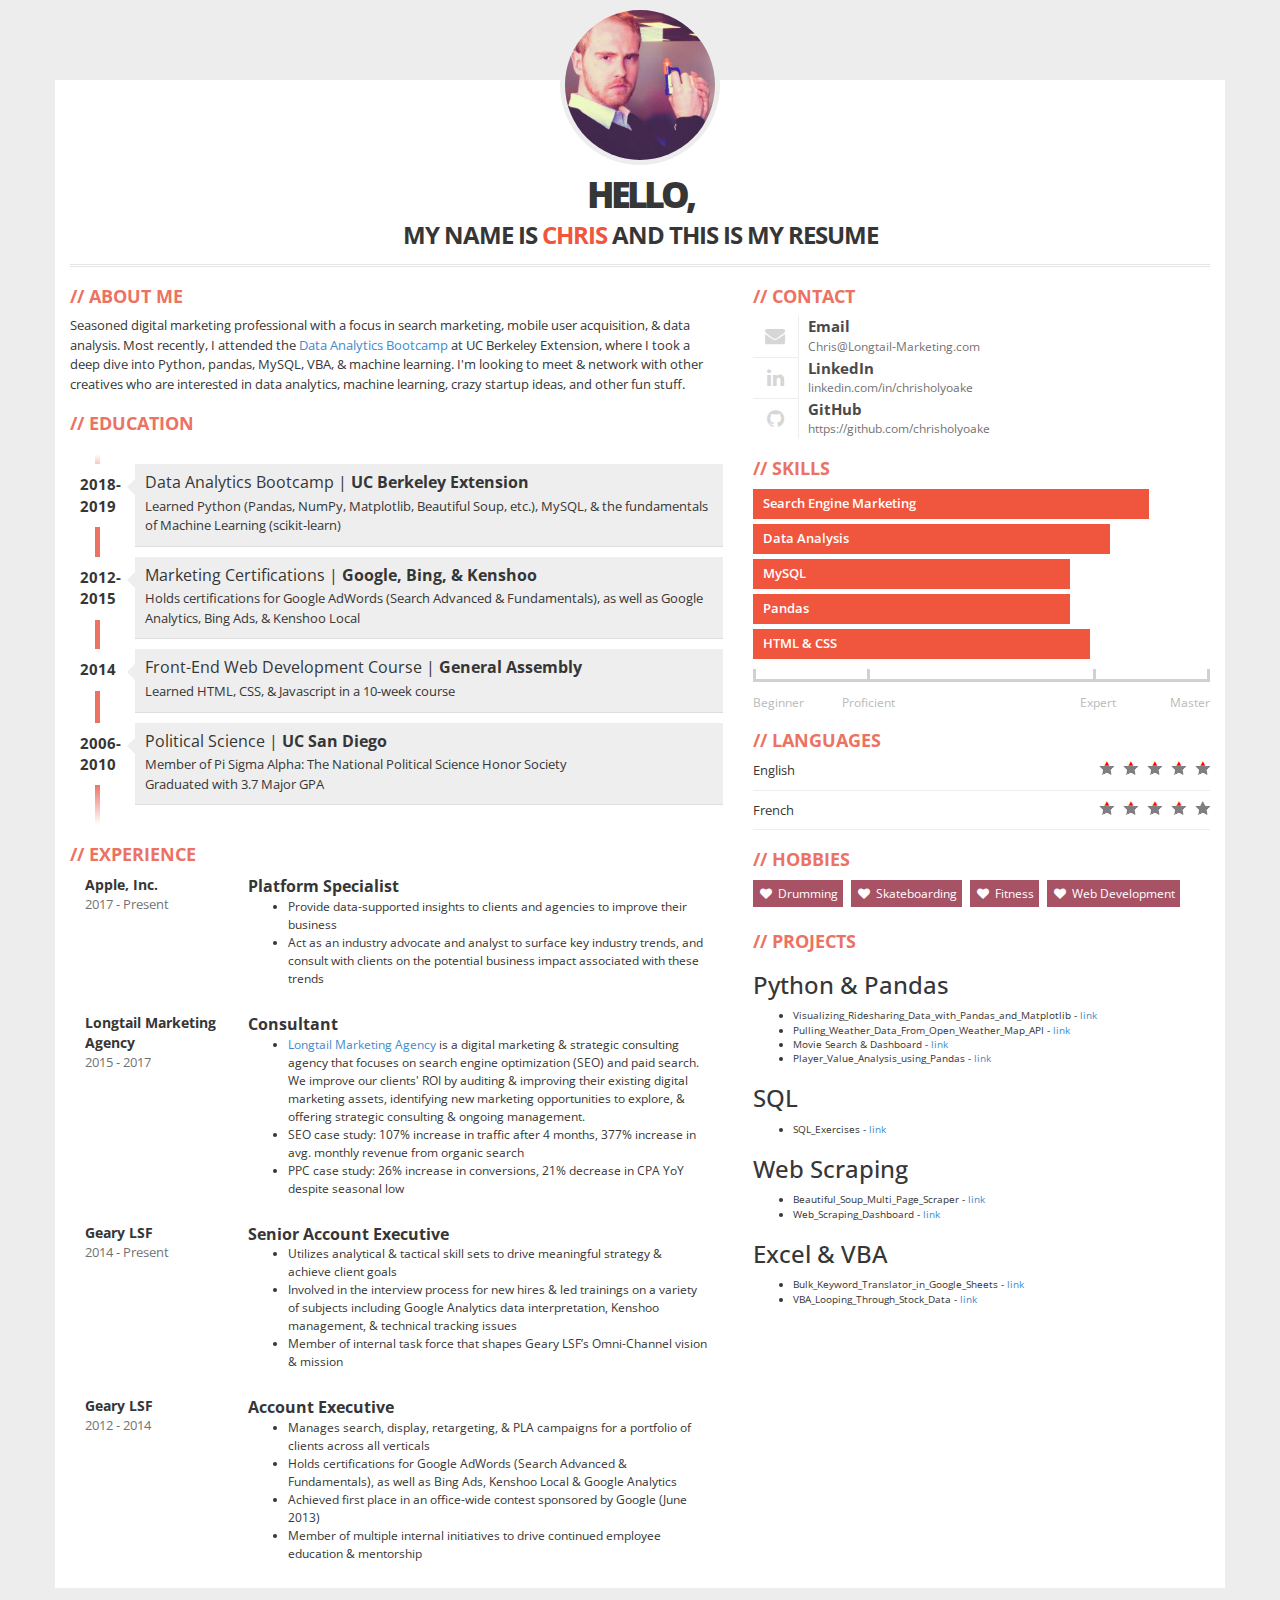
==== commit 02b8b3c5: "Update index.html" ====
--- a/index.html
+++ b/index.html
@@ -279,6 +279,7 @@
             <h3>Web Scraping</h3>
             <div><!-- web scraping -->
               <ul>
+                <li class="project-custom">Beautiful_Soup_Multi_Page_Scraper - <a href="https://github.com/chrisholyoake/Beautiful_Soup_Multi_Page_Scraper" target="_blank">link</a></li>                
                 <li class="project-custom">Web_Scraping_Dashboard - <a href="https://github.com/chrisholyoake/Web_Scraping_Dashboard" target="_blank">link</a></li>
               </ul>
             </div> <!-- web scraping end -->
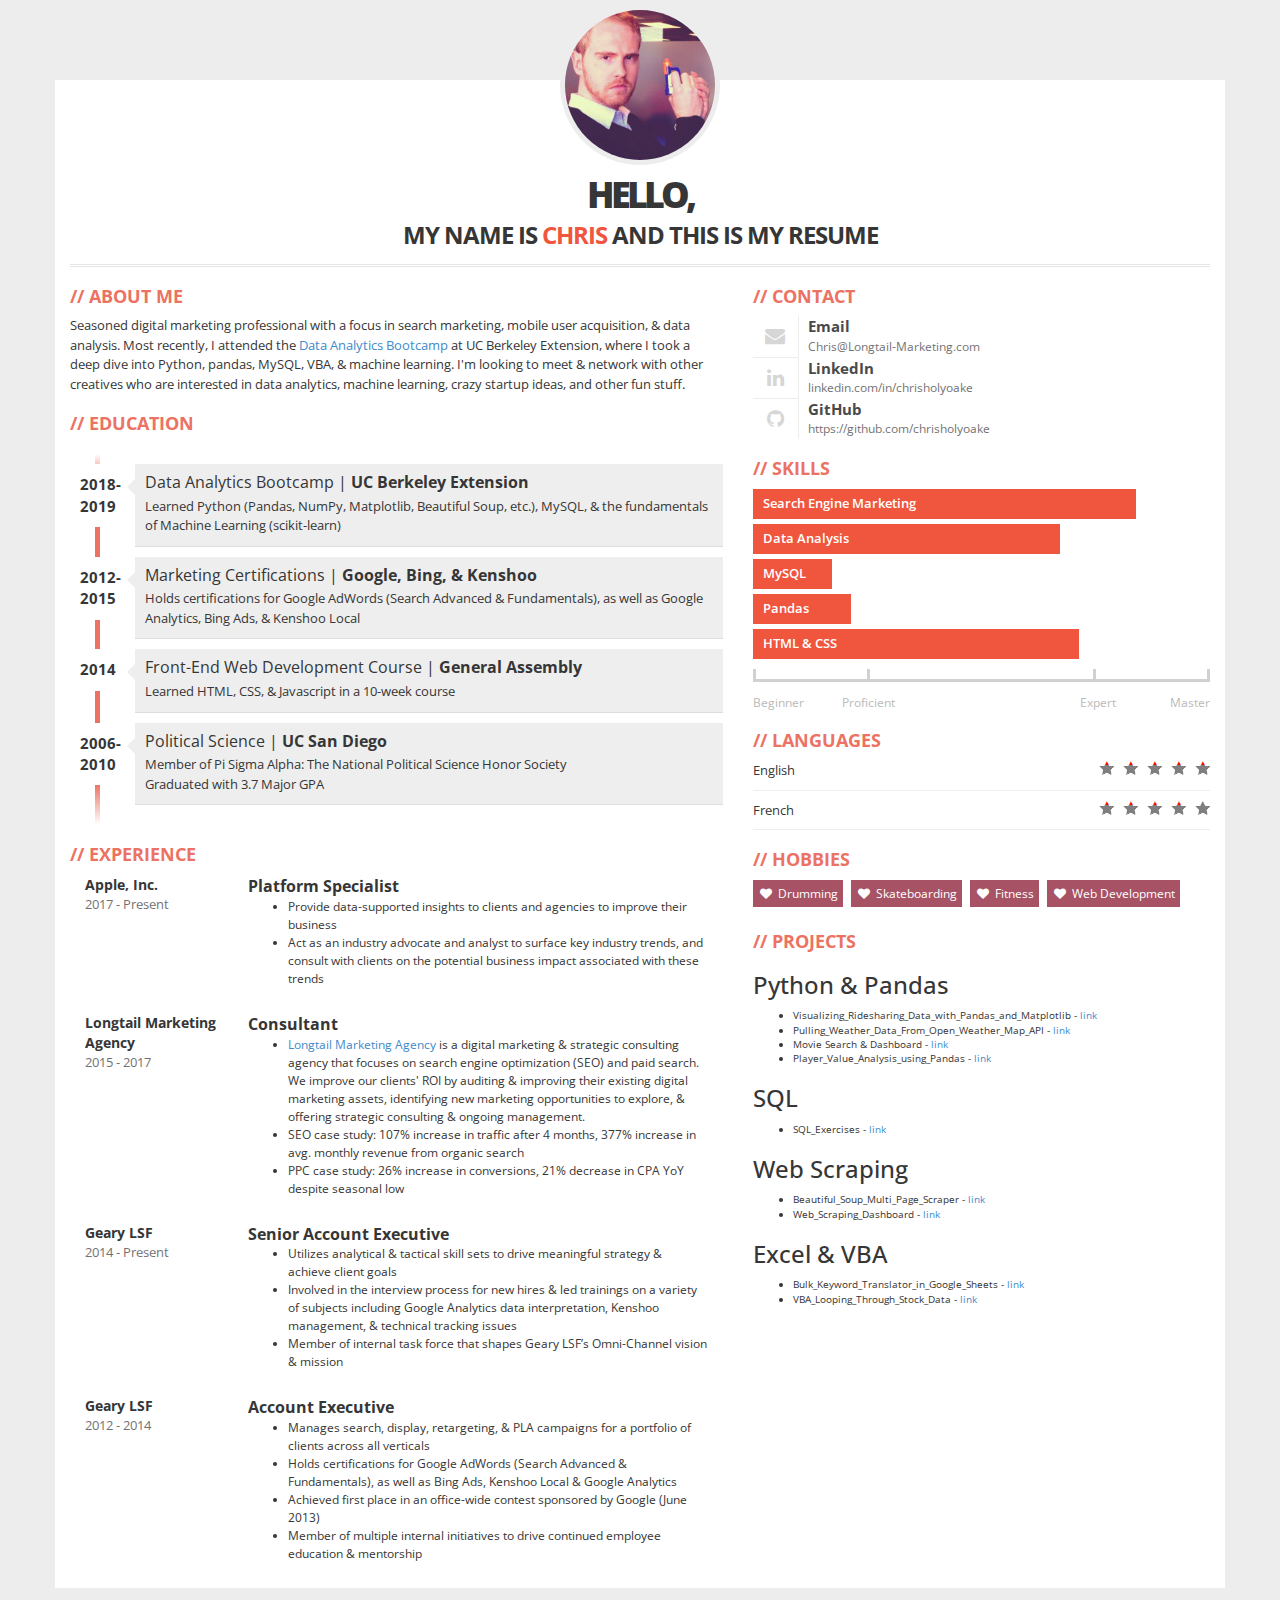
==== commit 9c8fa8d9: "Update index.html" ====
--- a/index.html
+++ b/index.html
@@ -231,9 +231,9 @@
             <h2>Skills</h2>
             <div class="skills">
               <div class="item-skills" data-percent="1.0">Search Engine Marketing</div>
-              <div class="item-skills" data-percent="0.90">Data Analysis</div>
-              <div class="item-skills" data-percent="0.80">MySQL</div>
-              <div class="item-skills" data-percent="0.80">Pandas</div>
+              <div class="item-skills" data-percent="0.80">Data Analysis</div>
+              <div class="item-skills" data-percent="0.20">MySQL</div>
+              <div class="item-skills" data-percent="0.25">Pandas</div>
               <div class="item-skills" data-percent="0.85">HTML & CSS</div>
               <div class="skills-legend clearfix">
                 <div class="legend-left legend">Beginner</div>
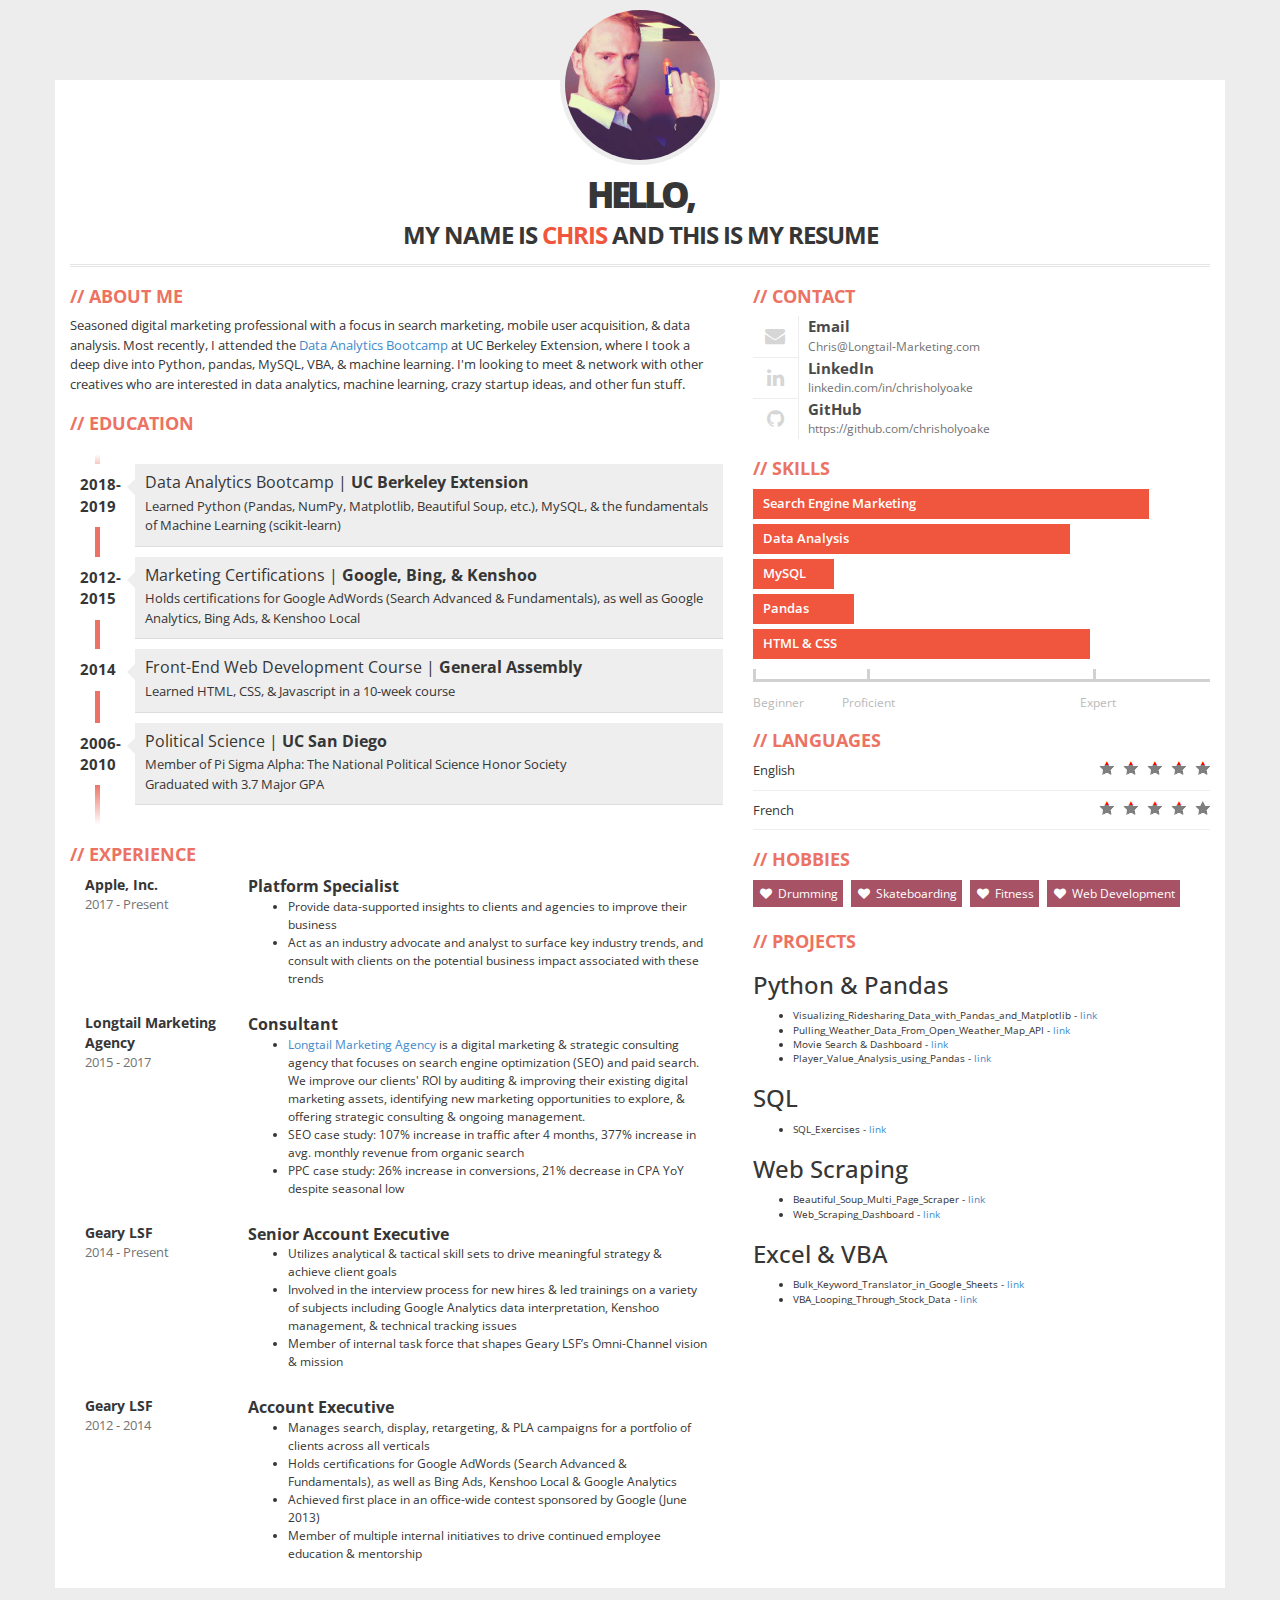
==== commit 5967d617: "Update index.html" ====
--- a/index.html
+++ b/index.html
@@ -239,7 +239,6 @@
                 <div class="legend-left legend">Beginner</div>
                 <div class="legend-left legend"><span>Proficient</span></div>
                 <div class="legend-right legend"><span>Expert</span></div>
-                <div class="legend-right legend">Master</div>
               </div>
             </div>
           </div>
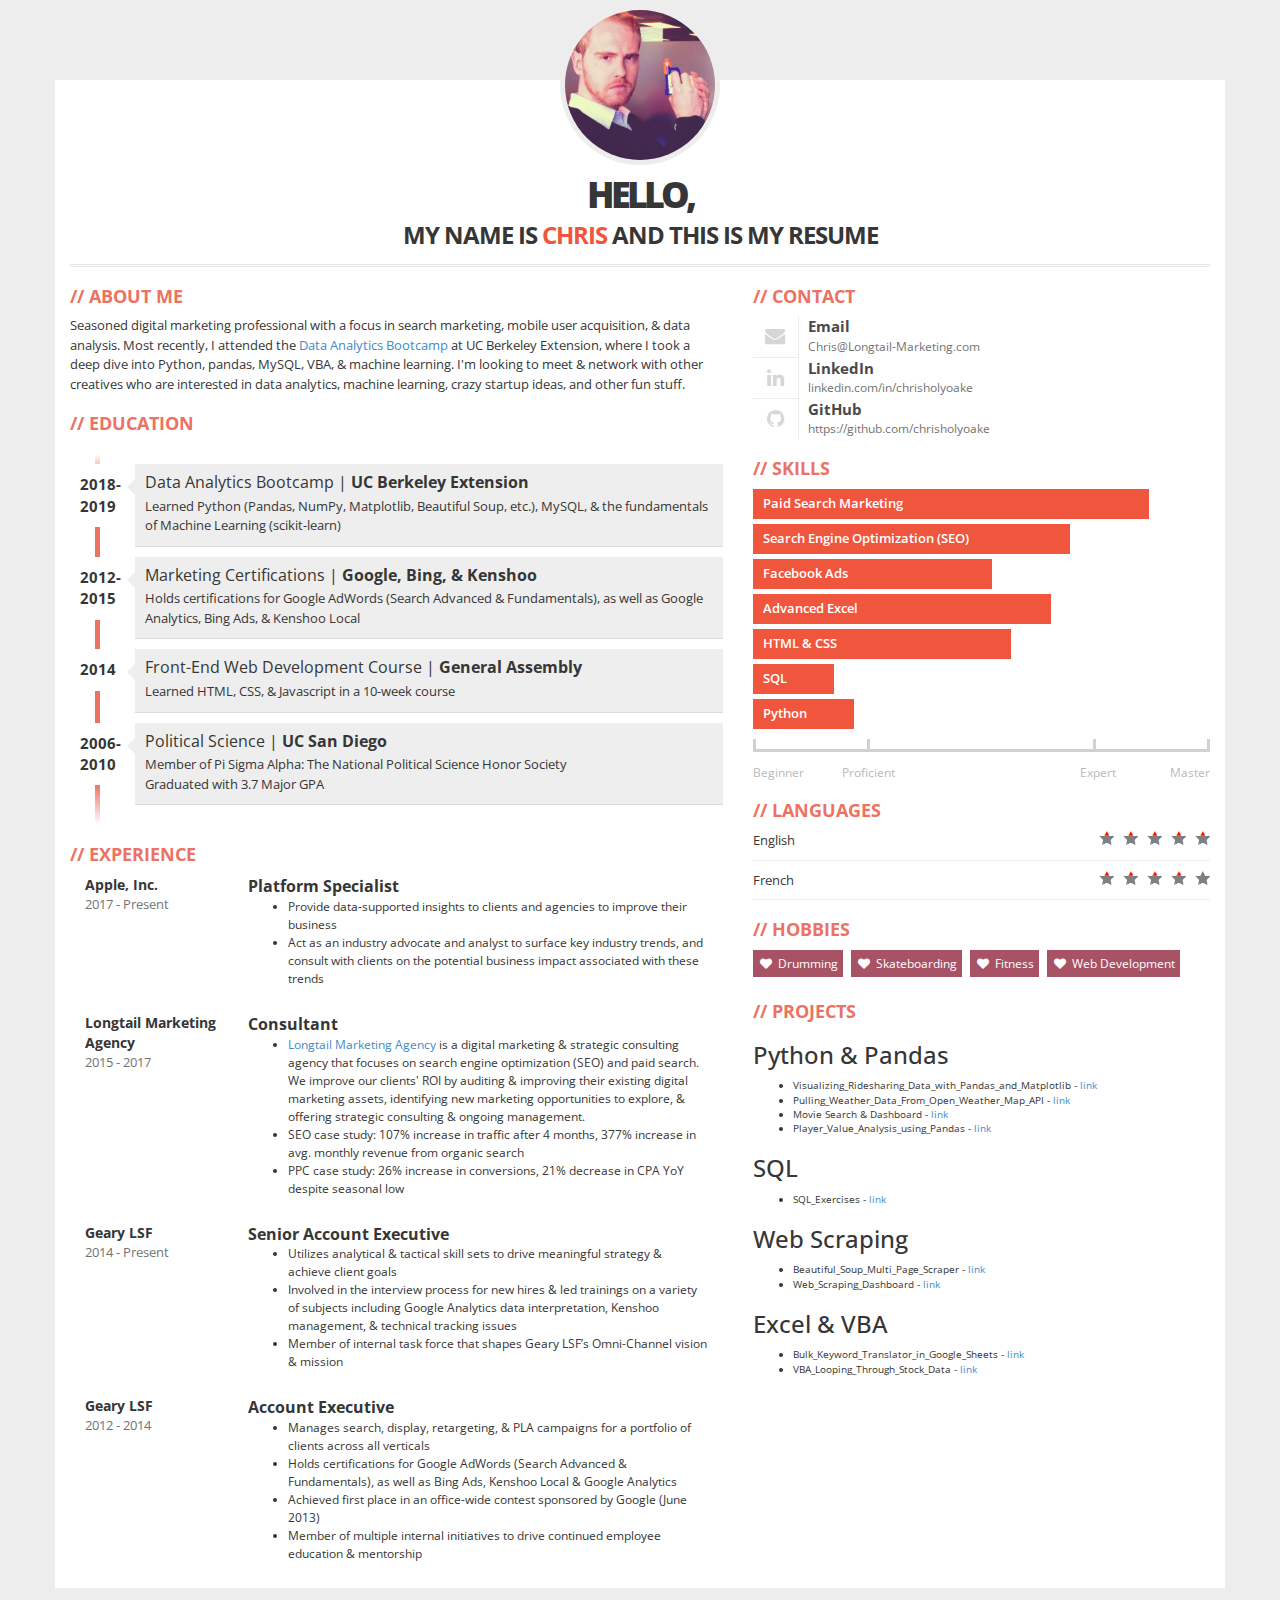
==== commit 34c6e1da: "Update index.html" ====
--- a/index.html
+++ b/index.html
@@ -14,17 +14,17 @@
       <script src="js/html5shiv.js"></script>
       <script src="js/respond.min.js"></script>
     <![endif]-->
-    <!-- UNIVERSAL GA TAG -->
-      <script>
-        (function(i,s,o,g,r,a,m){i['GoogleAnalyticsObject']=r;i[r]=i[r]||function(){
-        (i[r].q=i[r].q||[]).push(arguments)},i[r].l=1*new Date();a=s.createElement(o),
-        m=s.getElementsByTagName(o)[0];a.async=1;a.src=g;m.parentNode.insertBefore(a,m)
-        })(window,document,'script','analytics.js','ga');
-        ga('create', 'UA-54973620-1', 'auto');
-        ga('require', 'displayfeatures');
-        ga('send', 'pageview');
-      </script>
-    <!-- UNIVERSAL GA TAG -->
+    <!-- Global site tag (gtag.js) - Google Analytics -->
+    <script async src="https://www.googletagmanager.com/gtag/js?id=UA-54973620-1"></script>
+    <script>
+      window.dataLayer = window.dataLayer || [];
+      function gtag(){dataLayer.push(arguments);}
+      gtag('js', new Date());
+
+      gtag('config', 'UA-54973620-1');
+    </script>
+
+    <!-- Global site tag - GA -->
   </head>
   <body>
     <!-- NAVBAR -->
@@ -230,15 +230,18 @@
           <div class="box">
             <h2>Skills</h2>
             <div class="skills">
-              <div class="item-skills" data-percent="1.0">Search Engine Marketing</div>
-              <div class="item-skills" data-percent="0.80">Data Analysis</div>
-              <div class="item-skills" data-percent="0.20">MySQL</div>
-              <div class="item-skills" data-percent="0.25">Pandas</div>
-              <div class="item-skills" data-percent="0.85">HTML & CSS</div>
+              <div class="item-skills" data-percent="1.0">Paid Search Marketing</div>
+              <div class="item-skills" data-percent="0.8">Search Engine Optimization (SEO)</div>
+              <div class="item-skills" data-percent="0.6">Facebook Ads</div>
+              <div class="item-skills" data-percent="0.75">Advanced Excel</div>
+              <div class="item-skills" data-percent="0.65">HTML & CSS</div>
+              <div class="item-skills" data-percent="0.20">SQL</div>
+              <div class="item-skills" data-percent="0.25">Python</div>
               <div class="skills-legend clearfix">
                 <div class="legend-left legend">Beginner</div>
                 <div class="legend-left legend"><span>Proficient</span></div>
                 <div class="legend-right legend"><span>Expert</span></div>
+                <div class="legend-right legend">Master</div>
               </div>
             </div>
           </div>
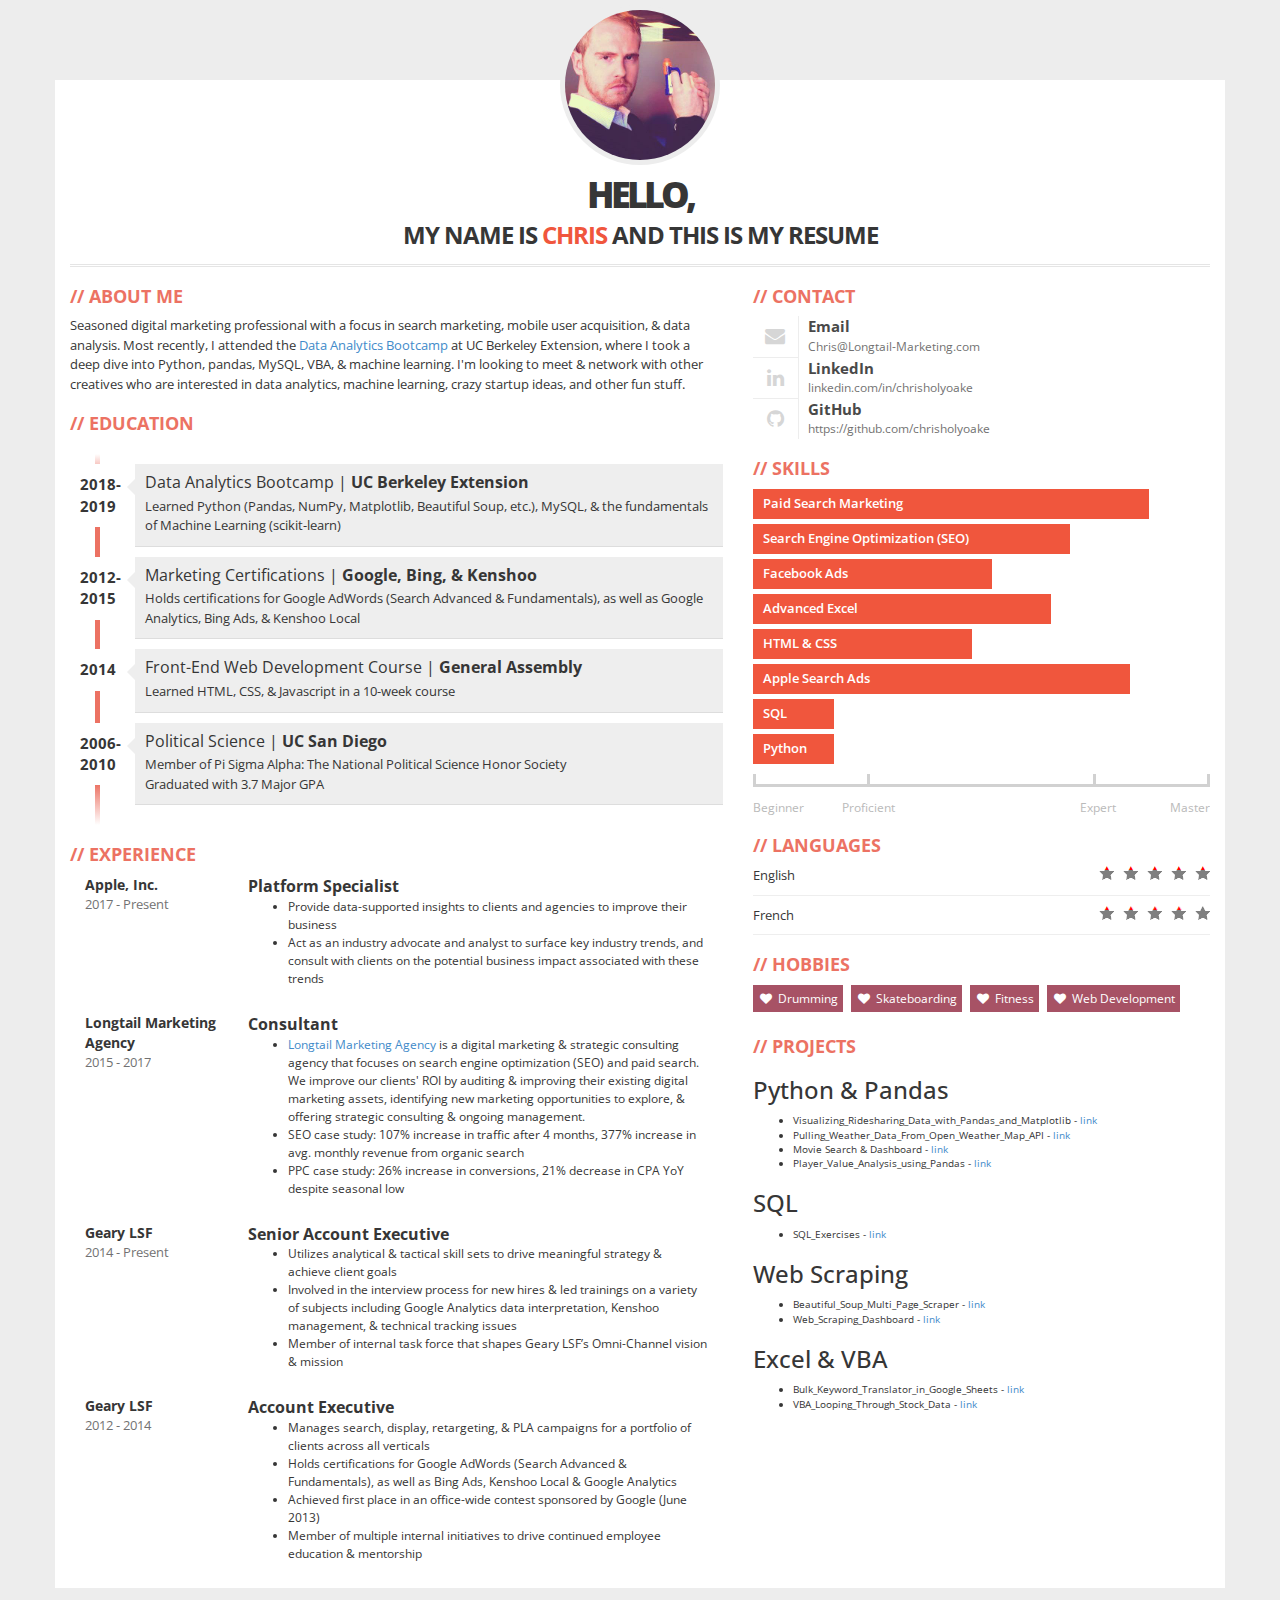
==== commit 7473dfe3: "Update index.html" ====
--- a/index.html
+++ b/index.html
@@ -234,9 +234,10 @@
               <div class="item-skills" data-percent="0.8">Search Engine Optimization (SEO)</div>
               <div class="item-skills" data-percent="0.6">Facebook Ads</div>
               <div class="item-skills" data-percent="0.75">Advanced Excel</div>
-              <div class="item-skills" data-percent="0.65">HTML & CSS</div>
+              <div class="item-skills" data-percent="0.55">HTML & CSS</div>
+              <div class="item-skills" data-percent="0.95">Apple Search Ads</div>
               <div class="item-skills" data-percent="0.20">SQL</div>
-              <div class="item-skills" data-percent="0.25">Python</div>
+              <div class="item-skills" data-percent="0.20">Python</div>
               <div class="skills-legend clearfix">
                 <div class="legend-left legend">Beginner</div>
                 <div class="legend-left legend"><span>Proficient</span></div>
